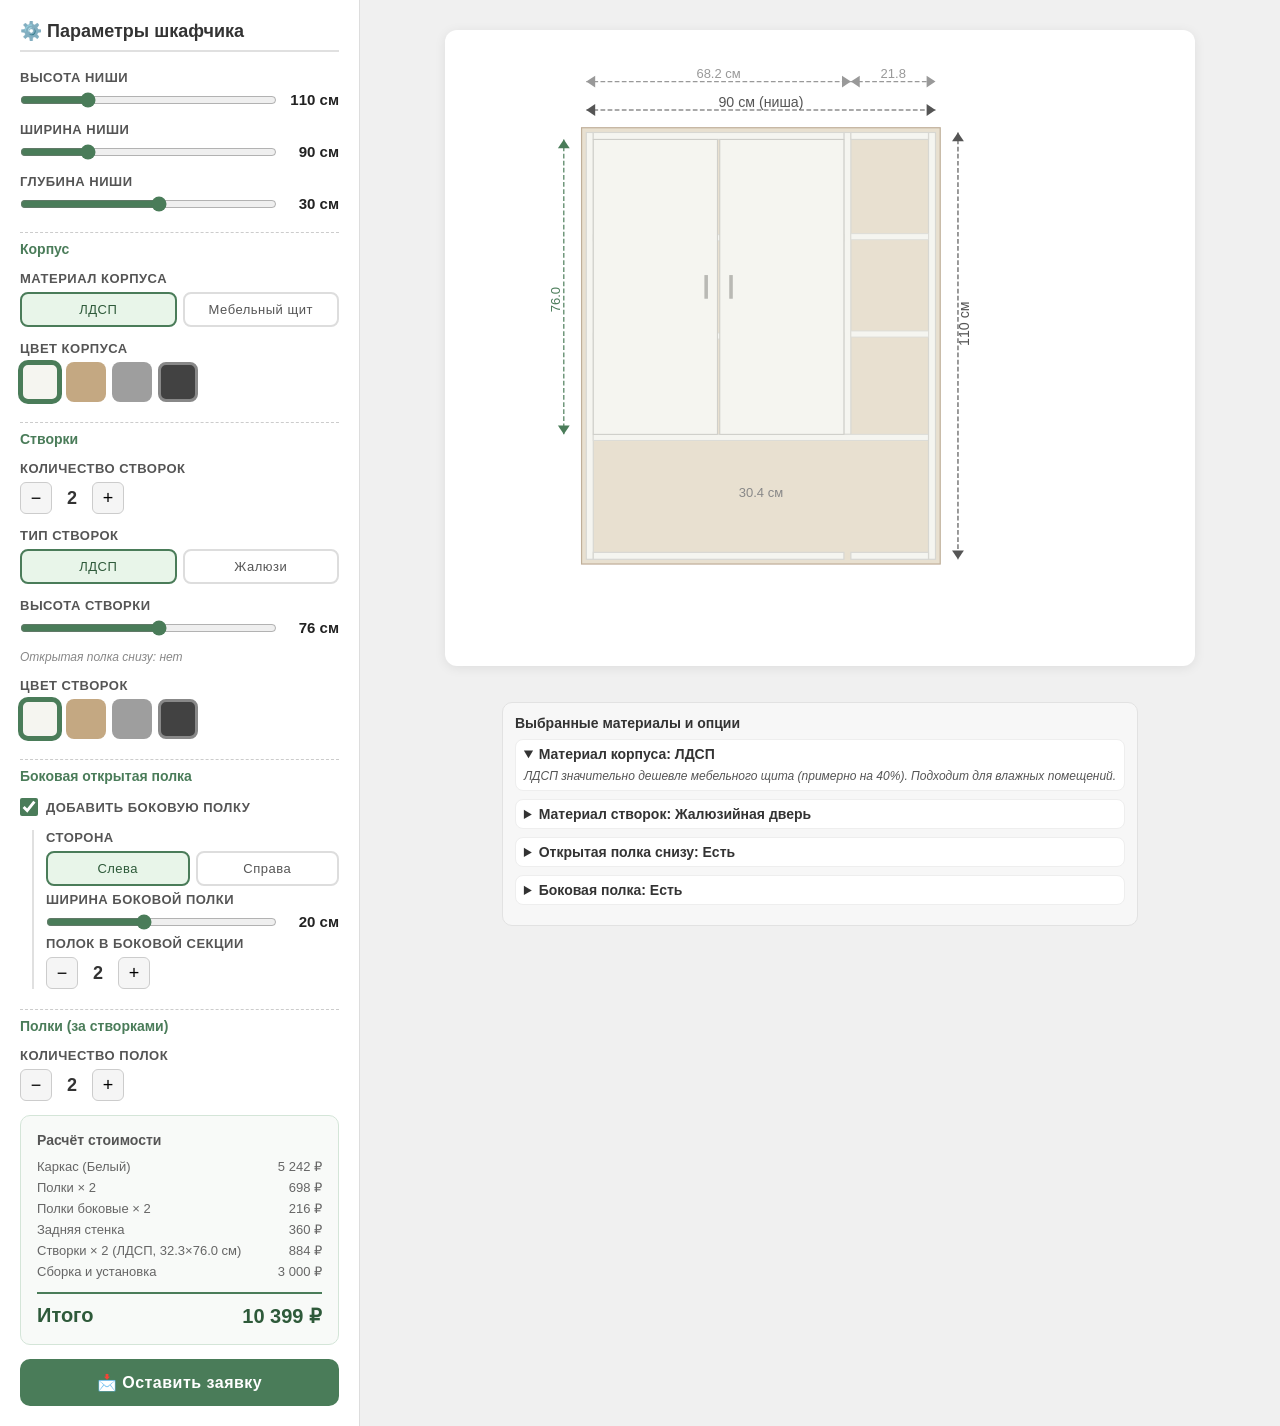
==== main3.html @ 39b1e338 "перенесены блоки Цвет" ====
<!DOCTYPE html>
  <html lang="ru">
  <head>
  <meta charset="UTF-8">
  <meta name="viewport" content="width=device-width, initial-scale=1.0">
  <title>Конфигуратор шкафчика в нишу</title>
  <link rel="stylesheet" href="style.css">
  </head>
  <body>

  <div class="app">
    <!-- ===== ПАНЕЛЬ УПРАВЛЕНИЯ ===== -->
    <div class="panel" id="panel">
      <h2>⚙️ Параметры шкафчика</h2>

      <!-- Высота -->
      <div class="control-group">
        <label>Высота ниши</label>
        <div class="slider-row">
          <input type="range" id="sliderHeight" min="90" max="170" value="110" step="1">
          <span class="slider-value" id="valHeight">110 см</span>
        </div>
      </div>

      <!-- Ширина -->
      <div class="control-group">
        <label>Ширина ниши</label>
        <div class="slider-row">
          <input type="range" id="sliderWidth" min="70" max="150" value="90" step="1">
          <span class="slider-value" id="valWidth">90 см</span>
        </div>
      </div>

      <!-- Глубина -->
      <div class="control-group">
        <label>Глубина ниши</label>
        <div class="slider-row">
          <input type="range" id="sliderDepth" min="18" max="40" value="30" step="1">
          <span class="slider-value" id="valDepth">30 см</span>
        </div>
      </div>

      <!-- === СЕКЦИЯ: корпус === -->
      <div class="section-title">Корпус</div>

      <div class="control-group">
        <label>Материал корпуса</label>
        <div class="radio-group">
          <input type="radio" name="bodyType" id="bodyLDSP" value="ldsp" checked>
          <label for="bodyLDSP">ЛДСП</label>
          <input type="radio" name="bodyType" id="bodyShield" value="shield">
          <label for="bodyShield">Мебельный щит</label>
        </div>
      </div>

      <div class="control-group" id="bodyColorGroup">
          <label>Цвет корпуса</label>
          <div class="color-palette" id="paletteBody"></div>
      </div>
      <!-- === СЕКЦИЯ: СТВОРКИ === -->
      <div class="section-title">Створки</div>

      <div class="control-group">
        <label>Количество створок</label>
        <div class="counter">
          <button id="doorsMin">−</button>
          <span class="counter-value" id="valDoors">2</span>
          <button id="doorsPlus">+</button>
        </div>
      </div>

      <div class="control-group">
        <label>Тип створок</label>
        <div class="radio-group">
          <input type="radio" name="doorType" id="doorLDSP" value="ldsp" checked>
          <label for="doorLDSP">ЛДСП</label>
          <input type="radio" name="doorType" id="doorJaluzi" value="jaluzi">
          <label for="doorJaluzi">Жалюзи</label>
        </div>
      </div>

      <div class="control-group">
      <label>Высота створки</label>
      <div class="slider-row">
          <input type="range" id="sliderDoorH" min="60" max="130" value="76" step="1">
          <span class="slider-value" id="valDoorH">76 см</span>
      </div>
      </div>

      <div class="info-text" id="infoDoorHeight">Открытая полка снизу: нет</div>

      <div class="control-group" id="doorColorGroup">
        <label>Цвет створок</label>
        <div class="color-palette" id="paletteDoor"></div>
      </div>
      <!-- === СЕКЦИЯ: БОКОВАЯ ПОЛКА === -->
      <div class="section-title">Боковая открытая полка</div>

      <div class="control-group">
        <label class="checkbox-row">
          <input type="checkbox" id="chkSideShelf" checked>
          Добавить боковую полку
        </label>
      </div>

      <div class="sub-group" id="sideShelfOptions">
        <div class="control-group">
          <label>Сторона</label>
          <div class="radio-group">
            <input type="radio" name="sideShelfSide" id="sideLeft" value="left" checked>
            <label for="sideLeft">Слева</label>
            <input type="radio" name="sideShelfSide" id="sideRight" value="right">
            <label for="sideRight">Справа</label>
          </div>
        </div>
        <div class="control-group">
          <label>Ширина боковой полки</label>
          <div class="slider-row">
            <input type="range" id="sliderSideShelfW" min="15" max="27" value="20" step="1">
            <span class="slider-value" id="valSideShelfW">20 см</span>
          </div>
        </div>
        <div class="control-group">
          <label>Полок в боковой секции</label>
          <div class="counter">
            <button id="sideShelvesMinus">−</button>
            <span class="counter-value" id="valSideShelves">2</span>
            <button id="sideShelvesPlus">+</button>
          </div>
        </div>
      </div>

      <!-- === СЕКЦИЯ: ПОЛКИ === -->
      <div class="section-title">Полки (за створками)</div>

      <div class="control-group">
        <label>Количество полок</label>
        <div class="counter">
          <button id="shelvesMin">−</button>
          <span class="counter-value" id="valShelves">2</span>
          <button id="shelvesPlus">+</button>
        </div>
      </div>

 

      <!-- Цена -->
      <div class="price-block" id="priceBlock"></div>

      <!-- Кнопка заявки -->
      <button class="btn-order" id="btnOrder">📩 Оставить заявку</button>
    </div>

    <!-- ===== ОБЛАСТЬ ВИЗУАЛИЗАЦИИ ===== -->
    <div class="viewport">
      <div class="svg-container" id="svgContainer">
        <svg id="cabinetSVG" viewBox="0 0 600 500" xmlns="http://www.w3.org/2000/svg"></svg>
      </div>
      <div class="info-panel" id="infoPanel">
    <div class="info-title">Выбранные материалы и опции</div>

    <details class="info-item" open>
      <summary>Материал корпуса: ЛДСП</summary>
      <div class="info-text">
        ЛДСП значительно дешевле мебельного щита (примерно на 40%). 
        Подходит для влажных помещений.
      </div>
    </details>

    <details class="info-item">
      <summary>Материал створок: Жалюзийная дверь</summary>
      <div class="info-text">
        Рекомендуется покрыть защитой. Створки можно покрыть после монтажа.
      </div>
    </details>

    <details class="info-item">
      <summary>Открытая полка снизу: Есть</summary>
      <div class="info-text">
        Удобно для хранения бытовой химии или корзин. 
        Высоту можно регулировать.
      </div>
    </details>

    <details class="info-item">
      <summary>Боковая полка: Есть</summary>
      <div class="info-text">
        Добавляет зону для хранения мелочей. 
        Можно выбрать сторону и количество полок.
      </div>
    </details>
  </div>
    </div>
  </div>

  <!-- ===== МОДАЛЬНОЕ ОКНО ЗАЯВКИ ===== -->
  <div class="modal-overlay" id="modalOverlay">
    <div class="modal">
      <h2>Оставить заявку</h2>
      <div class="form-group">
        <label>Ваше имя</label>
        <input type="text" id="inputName" placeholder="Имя">
      </div>
      <div class="form-group">
        <label>Телефон</label>
        <input type="tel" id="inputPhone" placeholder="+7 (___) ___-__-__">
      </div>
      <div class="form-group">
        <label>Комментарий</label>
        <textarea id="inputComment" placeholder="Пожелания, адрес, размеры ниши..."></textarea>
      </div>
      <div id="modalConfig" style="font-size:11px;color:#999;margin-top:8px;"></div>
      <div class="modal-buttons">
        <button class="btn-cancel" id="btnCancel">Отмена</button>
        <button class="btn-send" id="btnSend">Отправить</button>
      </div>
    </div>
  </div>


  <script src="config.js"></script>
  <script src="state.js"></script>
  <script src="render-svg.js"></script>
  <script src="price.js"></script>
  <script src="modal.js"></script>
  <script src="ui.js"></script>
  <script src="app.js"></script>
  </body>
  </html>
---- style.css ----
/* ===== RESET & BASE ===== */
*, *::before, *::after { box-sizing: border-box; margin: 0; padding: 0; }
body {
  font-family: -apple-system, BlinkMacSystemFont, 'Segoe UI', Roboto, sans-serif;
  background: #f0f0f0;
  color: #333;
  min-height: 100vh;
}

/* ===== LAYOUT ===== */
.app {
  display: flex;
  flex-direction: row;
  min-height: 100vh;
}

.panel {
  width: 360px;
  min-width: 360px;
  background: #fff;
  padding: 20px;
  overflow-y: auto;
  border-right: 1px solid #ddd;
  display: flex;
  flex-direction: column;
  gap: 14px;
}

.viewport {
  flex: 1;
  display: flex;
  flex-direction: column;
  align-items: center;
  justify-content: flex-start;
  padding: 30px 20px;
  gap: 20px;
}

/* ===== ПАНЕЛЬ: ЭЛЕМЕНТЫ ===== */
.panel h2 {
  font-size: 18px;
  border-bottom: 2px solid #e0e0e0;
  padding-bottom: 8px;
  margin-bottom: 4px;
}

.section-title {
  font-size: 14px;
  font-weight: 700;
  color: #4a7c59;
  margin-top: 6px;
  padding-top: 8px;
  border-top: 1px dashed #ccc;
}

.control-group {
  display: flex;
  flex-direction: column;
  gap: 6px;
}

.control-group label {
  font-size: 13px;
  font-weight: 600;
  color: #555;
  text-transform: uppercase;
  letter-spacing: 0.5px;
}

.slider-row {
  display: flex;
  align-items: center;
  gap: 10px;
}

.slider-row input[type="range"] {
  flex: 1;
  accent-color: #4a7c59;
}

.slider-value {
  min-width: 52px;
  text-align: right;
  font-weight: 700;
  font-size: 15px;
  color: #222;
}

.counter {
  display: flex;
  align-items: center;
  gap: 8px;
}

.counter button {
  width: 32px;
  height: 32px;
  border: 1px solid #ccc;
  background: #f5f5f5;
  border-radius: 6px;
  font-size: 18px;
  cursor: pointer;
  display: flex;
  align-items: center;
  justify-content: center;
  transition: background 0.15s;
}

.counter button:hover { background: #e0e0e0; }
.counter button:active { background: #d0d0d0; }

.counter .counter-value {
  font-size: 18px;
  font-weight: 700;
  min-width: 24px;
  text-align: center;
}

.radio-group {
  display: flex;
  gap: 6px;
  flex-wrap: wrap;
}

.radio-group label {
  flex: 1;
  min-width: 60px;
  text-transform: none;
  font-weight: 500;
  font-size: 13px;
  padding: 8px 10px;
  border: 2px solid #ddd;
  border-radius: 8px;
  text-align: center;
  cursor: pointer;
  transition: all 0.15s;
}

.radio-group input { display: none; }
.radio-group input:checked + label {
  border-color: #4a7c59;
  background: #e8f5e9;
  color: #2e5a3a;
}

.color-palette {
  display: flex;
  flex-wrap: wrap;
  gap: 6px;
}

.color-swatch {
  width: 40px;
  height: 40px;
  border-radius: 8px;
  border: 3px solid transparent;
  cursor: pointer;
  transition: all 0.15s;
  position: relative;
}

.color-swatch:hover { transform: scale(1.1); }
.color-swatch.active { border-color: #4a7c59; box-shadow: 0 0 0 2px #4a7c59; }

.color-swatch .tooltip {
  position: absolute;
  bottom: -22px;
  left: 50%;
  transform: translateX(-50%);
  font-size: 10px;
  white-space: nowrap;
  background: #333;
  color: #fff;
  padding: 2px 6px;
  border-radius: 3px;
  opacity: 0;
  pointer-events: none;
  transition: opacity 0.15s;
  z-index: 10;
}

.color-swatch:hover .tooltip { opacity: 1; }

.checkbox-row {
  display: flex;
  align-items: center;
  gap: 8px;
  cursor: pointer;
  font-size: 14px;
  font-weight: 500;
}

.checkbox-row input[type="checkbox"] {
  width: 18px;
  height: 18px;
  accent-color: #4a7c59;
  cursor: pointer;
}

.sub-group {
  margin-left: 12px;
  padding-left: 12px;
  border-left: 2px solid #e0e0e0;
  display: flex;
  flex-direction: column;
  gap: 6px;
}

.sub-group.hidden { display: none; }
.hidden { display: none !important; }

.info-text {
  font-size: 12px;
  color: #888;
  font-style: italic;
}

.disabled-section {
  opacity: 0.5;
  pointer-events: none;
}

/* ===== SELECT ===== */
.styled-select {
  padding: 8px 12px;
  border: 1px solid #ccc;
  border-radius: 8px;
  font-size: 14px;
  font-family: inherit;
  background: #fff;
  cursor: pointer;
  accent-color: #4a7c59;
}

.styled-select:focus {
  outline: 2px solid #4a7c59;
  border-color: #4a7c59;
}

.jaluzi-note {
  font-size: 12px;
  color: #4a7c59;
  font-style: italic;
  padding: 6px 10px;
  background: #e8f5e9;
  border-radius: 6px;
}

/* ===== ЦЕНА ===== */
.price-block {
  background: #f8faf8;
  border: 1px solid #d4e5d8;
  border-radius: 10px;
  padding: 16px;
}

.price-block h3 {
  font-size: 14px;
  color: #555;
  margin-bottom: 8px;
}

.price-line {
  display: flex;
  justify-content: space-between;
  font-size: 13px;
  padding: 3px 0;
  color: #666;
}

.price-total {
  display: flex;
  justify-content: space-between;
  font-size: 20px;
  font-weight: 800;
  color: #2e5a3a;
  margin-top: 10px;
  padding-top: 10px;
  border-top: 2px solid #4a7c59;
}

.btn-order {
  width: 100%;
  padding: 14px;
  font-size: 16px;
  font-weight: 700;
  color: #fff;
  background: #4a7c59;
  border: none;
  border-radius: 10px;
  cursor: pointer;
  transition: background 0.2s;
  letter-spacing: 0.5px;
}

.btn-order:hover { background: #3d6a4b; }
.btn-order:active { background: #2e5a3a; }

/* ===== SVG VIEWPORT ===== */
.svg-container {
  background: #fff;
  border-radius: 12px;
  box-shadow: 0 2px 12px rgba(0,0,0,0.08);
  padding: 20px;
  width: 100%;
  max-width: 750px;
}

.svg-container svg {
  width: 100%;
  height: auto;
}

/* ===== инфоблок ===== */

.info-panel {
  margin-top: 16px;
  padding: 12px;
  background: #f7f7f7;
  border-radius: 10px;
  border: 1px solid #e2e2e2;
  font-size: 14px;
}

.info-title {
  font-weight: 600;
  margin-bottom: 8px;
}

.info-item {
  margin-bottom: 8px;
  background: #fff;
  border-radius: 8px;
  padding: 6px 8px;
  border: 1px solid #eee;
}

.info-item summary {
  cursor: pointer;
  font-weight: 600;
}

.info-item .info-text {
  margin-top: 6px;
  color: #555;
  line-height: 1.35;
}

/* ===== МОДАЛЬНОЕ ОКНО ===== */
.modal-overlay {
  display: none;
  position: fixed;
  inset: 0;
  background: rgba(0,0,0,0.5);
  z-index: 1000;
  align-items: center;
  justify-content: center;
}

.modal-overlay.show { display: flex; }

.modal {
  background: #fff;
  border-radius: 14px;
  padding: 30px;
  width: 90%;
  max-width: 420px;
  box-shadow: 0 10px 40px rgba(0,0,0,0.2);
}

.modal h2 {
  margin-bottom: 16px;
  font-size: 20px;
}

.modal .form-group {
  margin-bottom: 14px;
  display: flex;
  flex-direction: column;
  gap: 4px;
}

.modal .form-group label {
  font-size: 13px;
  font-weight: 600;
  color: #555;
}

.modal .form-group input,
.modal .form-group textarea {
  padding: 10px 12px;
  border: 1px solid #ccc;
  border-radius: 8px;
  font-size: 15px;
  font-family: inherit;
}

.modal .form-group textarea {
  resize: vertical;
  min-height: 60px;
}

.modal-buttons {
  display: flex;
  gap: 10px;
  margin-top: 18px;
}

.modal-buttons button {
  flex: 1;
  padding: 12px;
  border-radius: 8px;
  font-size: 15px;
  font-weight: 600;
  cursor: pointer;
  border: none;
}

.btn-send {
  background: #4a7c59;
  color: #fff;
}

.btn-send:hover { background: #3d6a4b; }

.btn-cancel {
  background: #e0e0e0;
  color: #333;
}

.btn-cancel:hover { background: #d0d0d0; }

/* ===== RESPONSIVE ===== */
@media (max-width: 800px) {
  .app {
    flex-direction: column;
  }

  .panel {
    width: 100%;
    min-width: unset;
    border-right: none;
    border-bottom: 1px solid #ddd;
    order: 2;
  }

  .viewport {
    order: 1;
    padding: 16px 12px;
  }
}
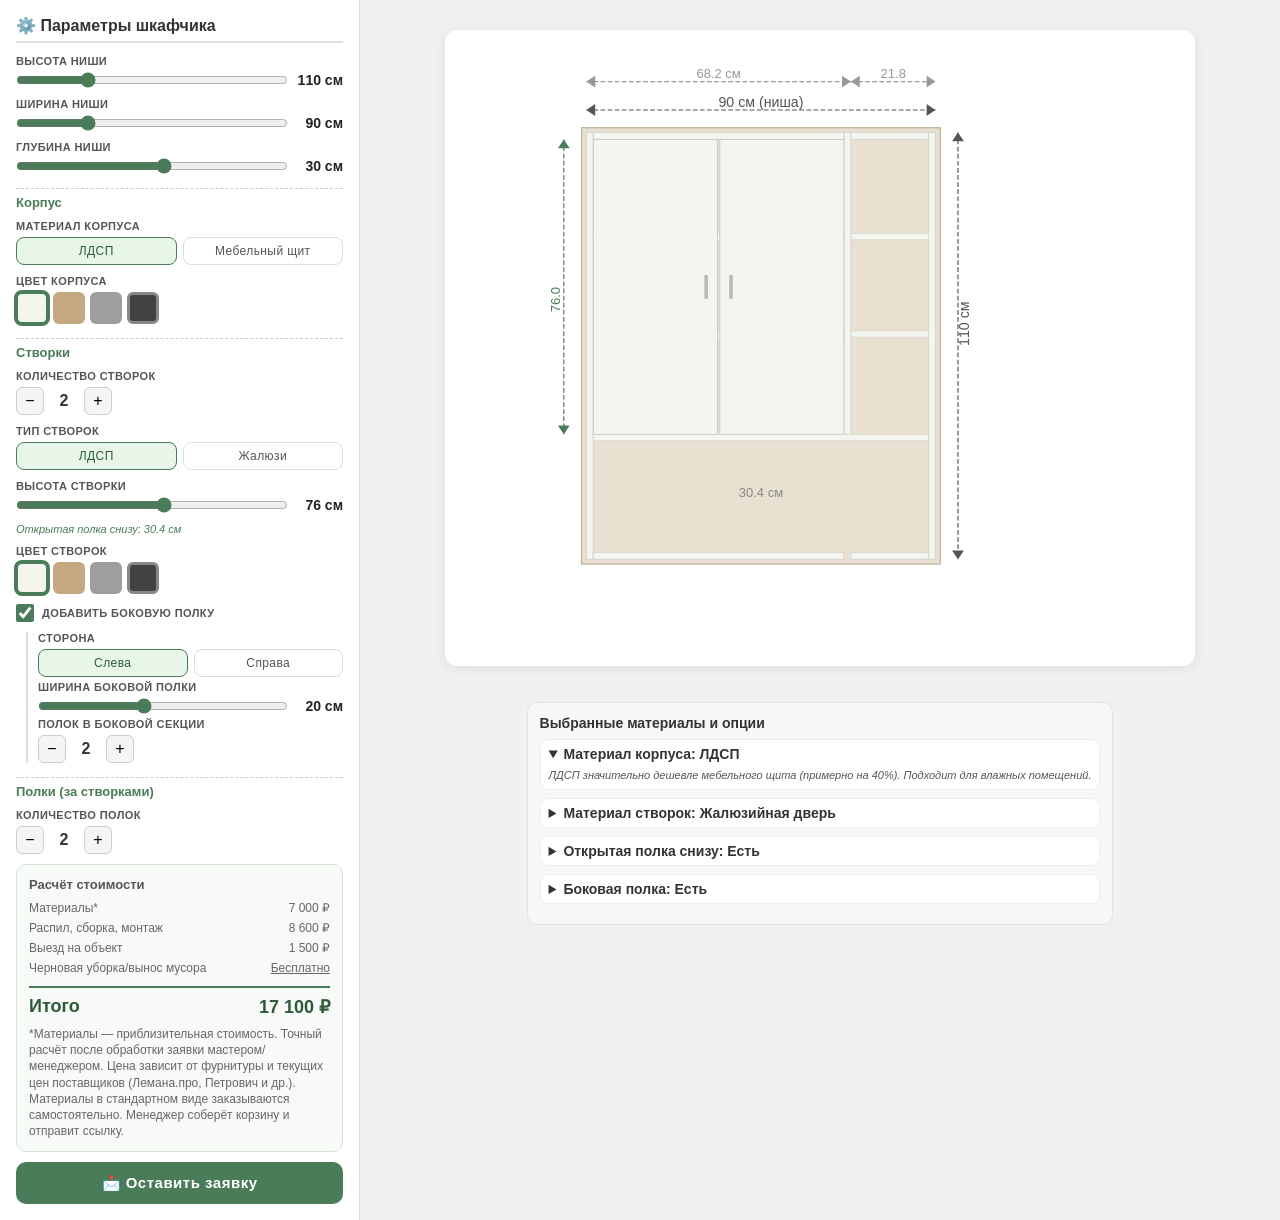
==== commit 39073d45: "несколько удачных изменений" ====
--- a/main3.html
+++ b/main3.html
@@ -93,9 +93,7 @@
         <label>Цвет створок</label>
         <div class="color-palette" id="paletteDoor"></div>
       </div>
-      <!-- === СЕКЦИЯ: БОКОВАЯ ПОЛКА === -->
-      <div class="section-title">Боковая открытая полка</div>
-
+      
       <div class="control-group">
         <label class="checkbox-row">
           <input type="checkbox" id="chkSideShelf" checked>
--- a/style.css
+++ b/style.css
@@ -34,6 +34,13 @@
   justify-content: flex-start;
   padding: 30px 20px;
   gap: 20px;
+}
+
+.price-note {
+  margin-top: 8px;
+  font-size: 12px;
+  color: #666;
+  line-height: 1.35;
 }
 
 /* ===== ПАНЕЛЬ: ЭЛЕМЕНТЫ ===== */
@@ -311,7 +318,7 @@
   height: auto;
 }
 
-/* ===== инфоблок ===== */
+/* ===== МОДАЛЬНОЕ ОКНО ===== */
 
 .info-panel {
   margin-top: 16px;
@@ -430,6 +437,41 @@
 
 .btn-cancel:hover { background: #d0d0d0; }
 
+
+/* ===== COMPACT PANEL ===== */
+.panel { padding: 16px; gap: 10px; }
+
+.panel h2 { font-size: 16px; padding-bottom: 6px; margin-bottom: 2px; }
+
+.section-title { font-size: 13px; margin-top: 4px; padding-top: 6px; }
+
+.control-group { gap: 5px; }
+.control-group label { font-size: 11px; letter-spacing: 0.4px; }
+
+.slider-row { gap: 9px; }
+.slider-value { font-size: 14px; min-width: 46px; }
+
+.counter button { width: 28px; height: 28px; font-size: 16px; }
+.counter .counter-value { font-size: 16px; }
+
+.radio-group label { font-size: 12px; padding: 6px 8px; border-width: 1px; }
+
+.color-palette { gap: 5px; }
+.color-swatch { width: 32px; height: 32px; border-radius: 6px; border-width: 2px; }
+
+.checkbox-row { font-size: 13px; }
+.checkbox-row input { width: 16px; height: 16px; }
+
+.sub-group { margin-left: 10px; padding-left: 10px; gap: 4px; }
+
+.info-text, .jaluzi-note { font-size: 11px; }
+
+.price-block { padding: 12px; }
+.price-block h3 { font-size: 13px; margin-bottom: 6px; }
+.price-line { font-size: 12px; }
+.price-total { font-size: 18px; margin-top: 8px; padding-top: 8px; }
+
+.btn-order { padding: 12px; font-size: 15px; }
 /* ===== RESPONSIVE ===== */
 @media (max-width: 800px) {
   .app {
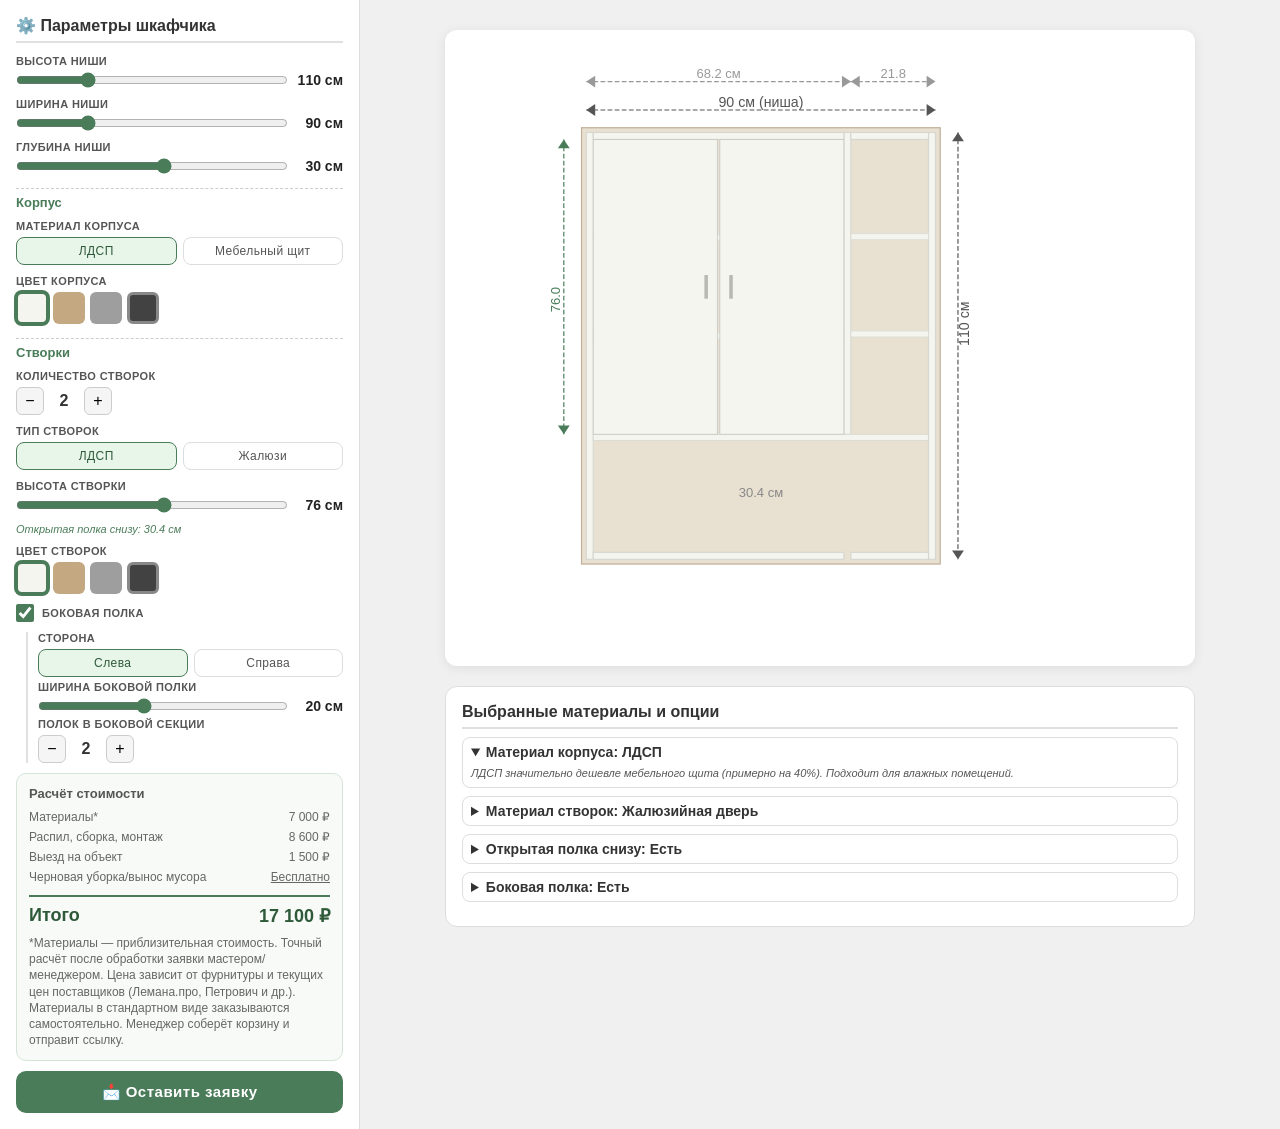
==== commit 3139b22f: "подправленые стили" ====
--- a/main3.html
+++ b/main3.html
@@ -97,7 +97,7 @@
       <div class="control-group">
         <label class="checkbox-row">
           <input type="checkbox" id="chkSideShelf" checked>
-          Добавить боковую полку
+          Боковая полка
         </label>
       </div>
 
@@ -128,19 +128,7 @@
         </div>
       </div>
 
-      <!-- === СЕКЦИЯ: ПОЛКИ === -->
-      <div class="section-title">Полки (за створками)</div>
-
-      <div class="control-group">
-        <label>Количество полок</label>
-        <div class="counter">
-          <button id="shelvesMin">−</button>
-          <span class="counter-value" id="valShelves">2</span>
-          <button id="shelvesPlus">+</button>
-        </div>
-      </div>
-
- 
+
 
       <!-- Цена -->
       <div class="price-block" id="priceBlock"></div>
--- a/style.css
+++ b/style.css
@@ -490,4 +490,28 @@
     order: 1;
     padding: 16px 12px;
   }
+}
+
+/* ===== INFO PANEL — стиль как у панели ===== */
+.info-panel {
+  margin-top: 0;
+  padding: 16px;
+  background: #fff;
+  border: 1px solid #ddd;
+  border-radius: 12px;
+  font-size: 14px;
+  width: 100%;
+  max-width: 750px;
+}
+
+/* подровнять элементы внутри */
+.info-title { font-size: 16px; border-bottom: 2px solid #e0e0e0; padding-bottom: 6px; margin-bottom: 8px; }
+.info-item { border: 1px solid #ddd; }
+
+/* ===== MOBILE ORDER ===== */
+@media (max-width: 800px) {
+  .viewport { display: contents; }
+  .svg-container { order: 1; }
+  .panel { order: 2; }
+  .info-panel { order: 3; }
 }
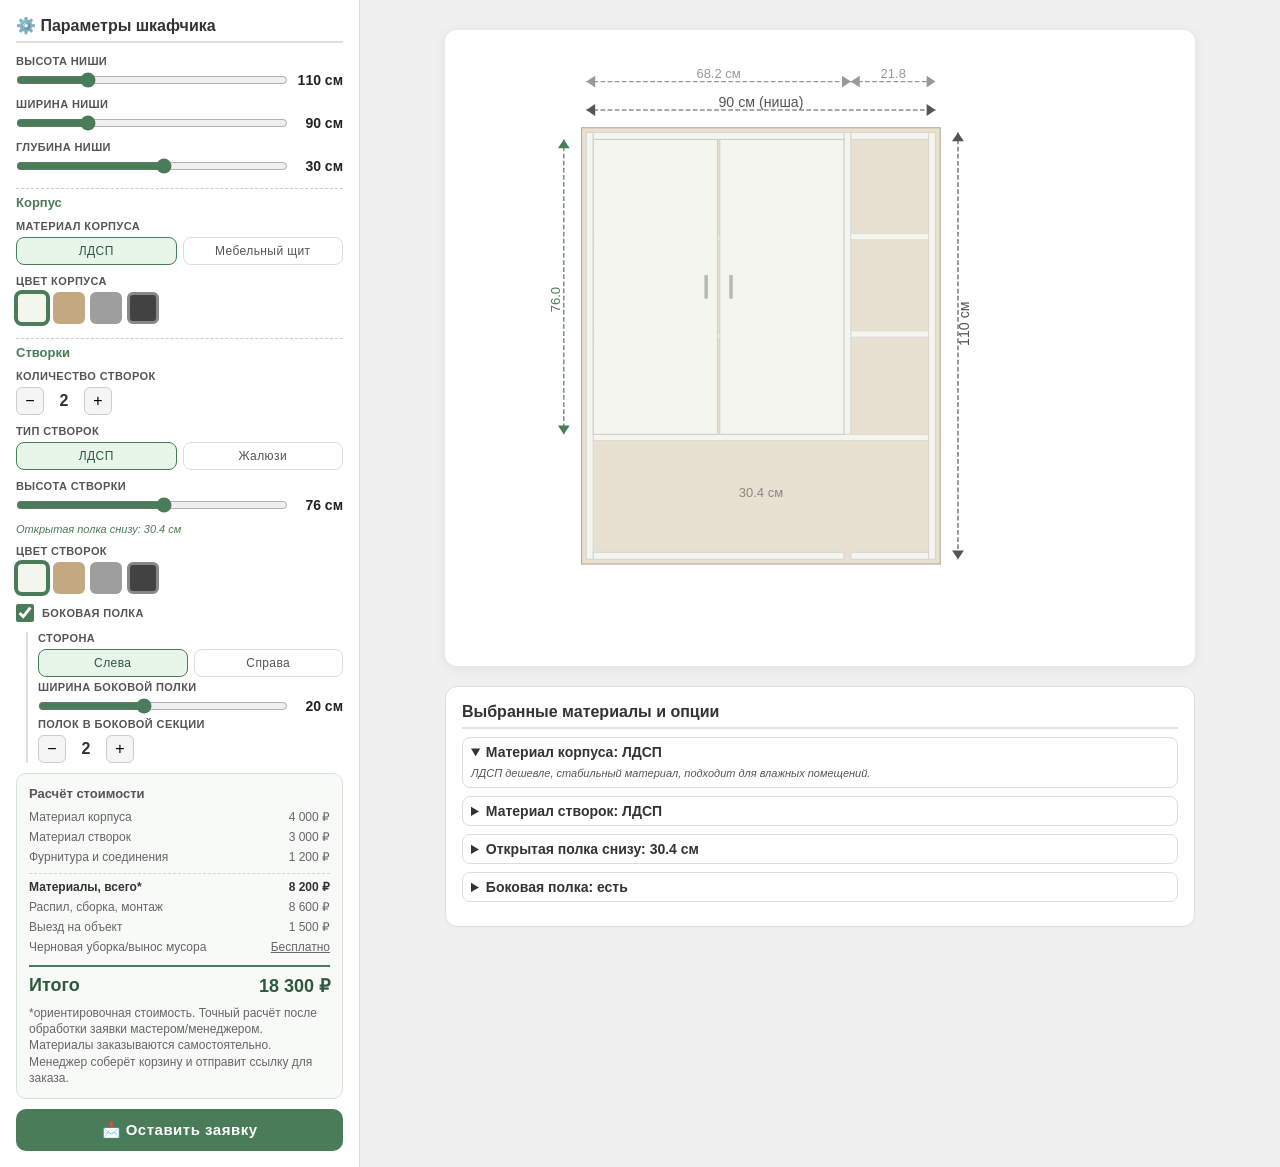
==== commit fb6cc945: "изменена логика обсчета стоимости" ====
--- a/main3.html
+++ b/main3.html
@@ -142,40 +142,7 @@
       <div class="svg-container" id="svgContainer">
         <svg id="cabinetSVG" viewBox="0 0 600 500" xmlns="http://www.w3.org/2000/svg"></svg>
       </div>
-      <div class="info-panel" id="infoPanel">
-    <div class="info-title">Выбранные материалы и опции</div>
-
-    <details class="info-item" open>
-      <summary>Материал корпуса: ЛДСП</summary>
-      <div class="info-text">
-        ЛДСП значительно дешевле мебельного щита (примерно на 40%). 
-        Подходит для влажных помещений.
-      </div>
-    </details>
-
-    <details class="info-item">
-      <summary>Материал створок: Жалюзийная дверь</summary>
-      <div class="info-text">
-        Рекомендуется покрыть защитой. Створки можно покрыть после монтажа.
-      </div>
-    </details>
-
-    <details class="info-item">
-      <summary>Открытая полка снизу: Есть</summary>
-      <div class="info-text">
-        Удобно для хранения бытовой химии или корзин. 
-        Высоту можно регулировать.
-      </div>
-    </details>
-
-    <details class="info-item">
-      <summary>Боковая полка: Есть</summary>
-      <div class="info-text">
-        Добавляет зону для хранения мелочей. 
-        Можно выбрать сторону и количество полок.
-      </div>
-    </details>
-  </div>
+      <div class="info-panel" id="infoPanel"></div>
     </div>
   </div>
 
--- a/style.css
+++ b/style.css
@@ -299,6 +299,20 @@
   transition: background 0.2s;
   letter-spacing: 0.5px;
 }
+.price-subtitle {
+  font-size: 14px;
+  color: #555;
+  margin: 8px 0 6px;
+  font-weight: 600;
+}
+
+.price-subtotal {
+  margin-top: 6px;
+  padding-top: 6px;
+  border-top: 1px dashed #cbdacb;
+  font-weight: 700;
+  color: #333;
+}
 
 .btn-order:hover { background: #3d6a4b; }
 .btn-order:active { background: #2e5a3a; }
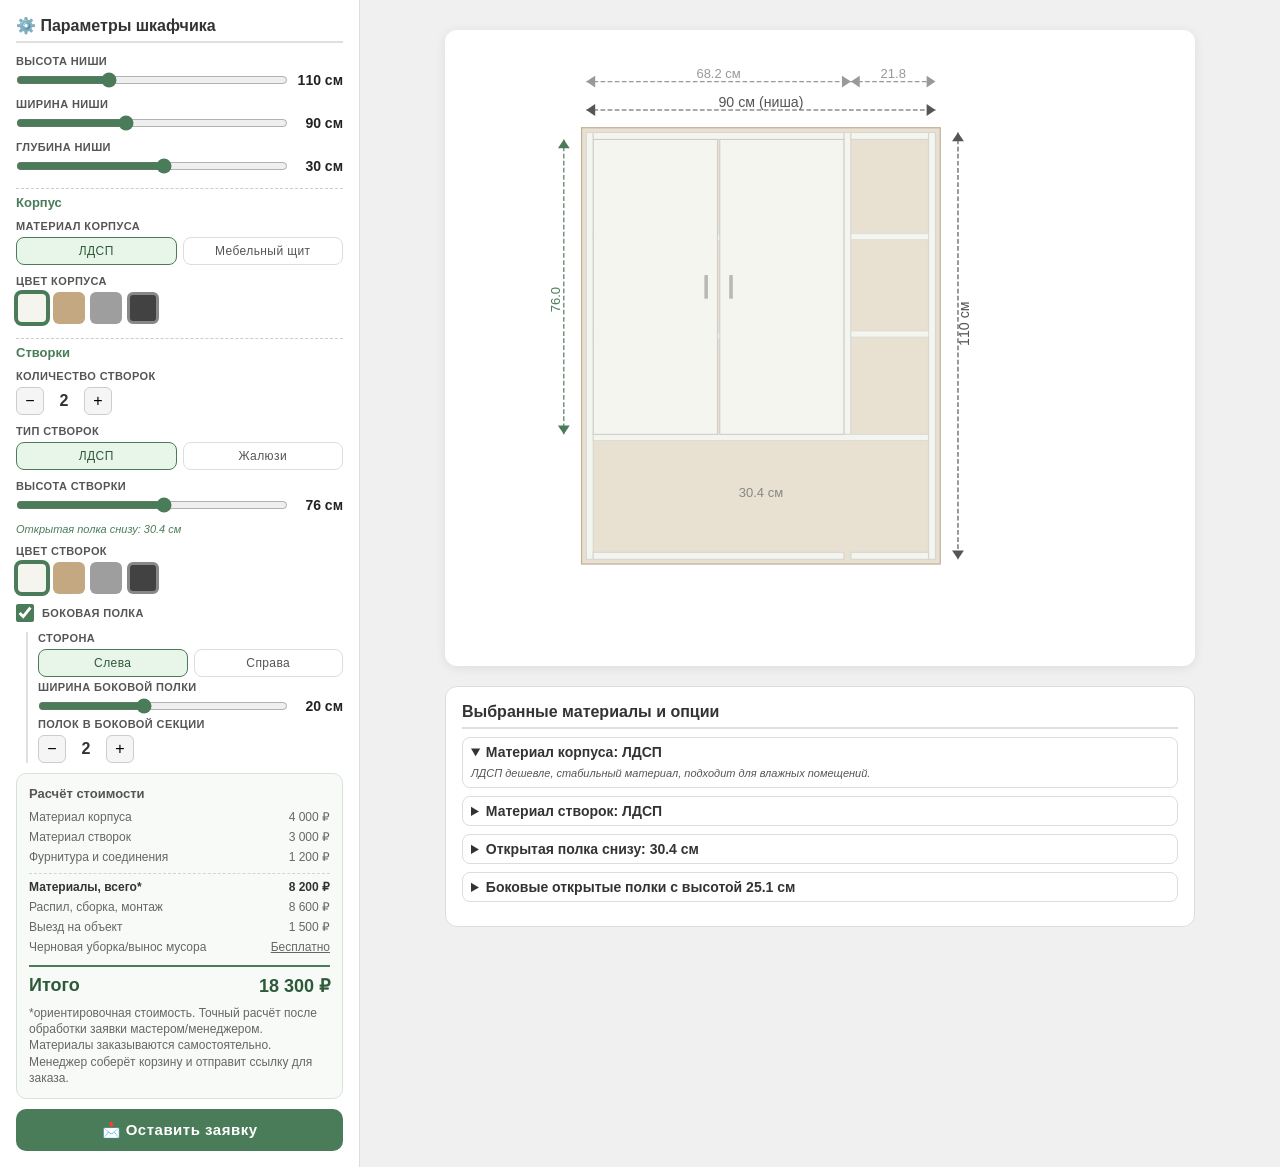
==== commit e2c1d0ca: "изменена логика обсчета стоимости" ====
--- a/main3.html
+++ b/main3.html
@@ -17,7 +17,7 @@
       <div class="control-group">
         <label>Высота ниши</label>
         <div class="slider-row">
-          <input type="range" id="sliderHeight" min="90" max="170" value="110" step="1">
+          <input type="range" id="sliderHeight" min="80" max="170" value="110" step="1">
           <span class="slider-value" id="valHeight">110 см</span>
         </div>
       </div>
@@ -26,7 +26,7 @@
       <div class="control-group">
         <label>Ширина ниши</label>
         <div class="slider-row">
-          <input type="range" id="sliderWidth" min="70" max="150" value="90" step="1">
+          <input type="range" id="sliderWidth" min="50" max="150" value="90" step="1">
           <span class="slider-value" id="valWidth">90 см</span>
         </div>
       </div>
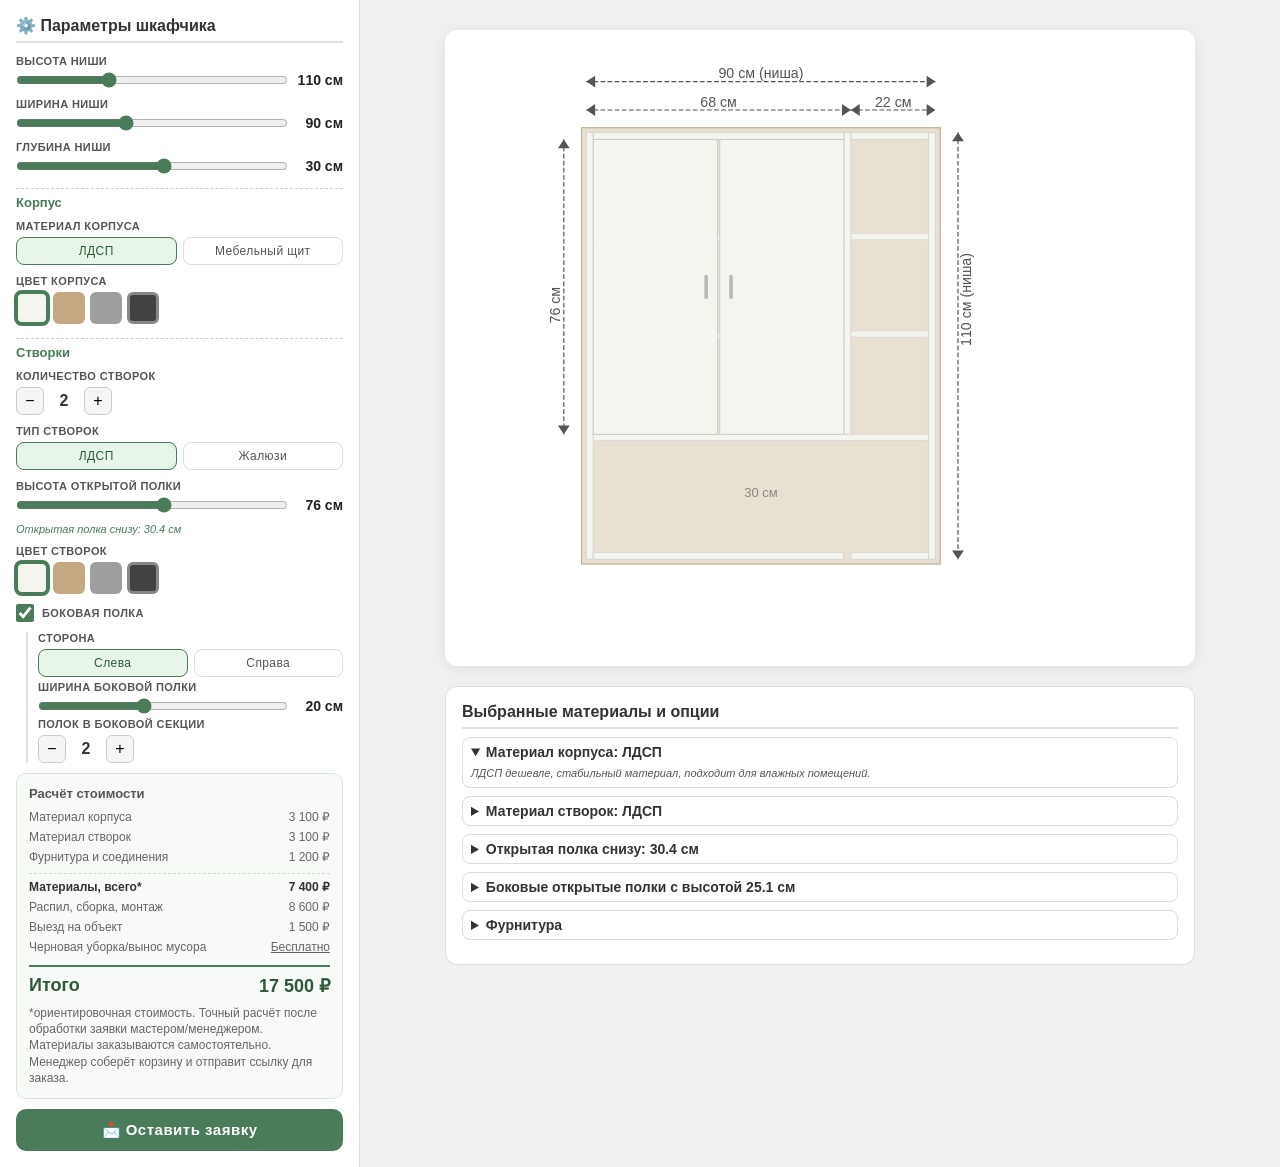
==== commit 79e31744: "подправлены разменые линии и округление" ====
--- a/main3.html
+++ b/main3.html
@@ -80,14 +80,14 @@
       </div>
 
       <div class="control-group">
-      <label>Высота створки</label>
+      <label>Высота открытой полки</label>
       <div class="slider-row">
           <input type="range" id="sliderDoorH" min="60" max="130" value="76" step="1">
           <span class="slider-value" id="valDoorH">76 см</span>
       </div>
       </div>
 
-      <div class="info-text" id="infoDoorHeight">Открытая полка снизу: нет</div>
+      <div class="info-text" id="infoDoorHeight">Высота створки: 76 см</div>
 
       <div class="control-group" id="doorColorGroup">
         <label>Цвет створок</label>
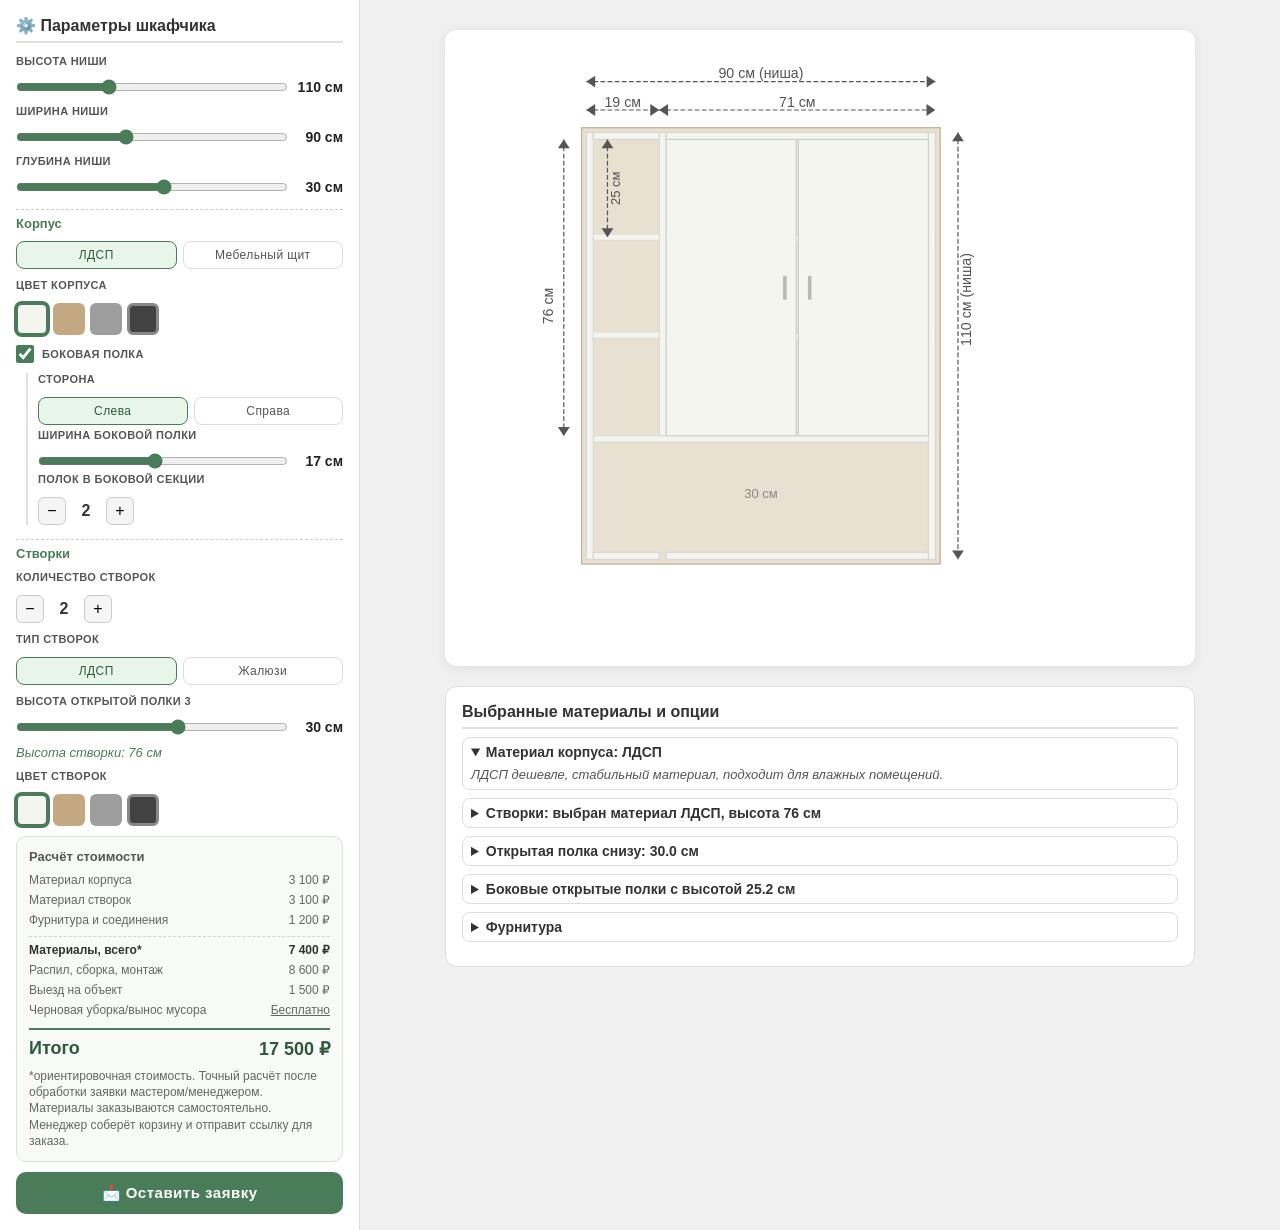
==== commit dd7f5027: "нормальная версия готова" ====
--- a/main3.html
+++ b/main3.html
@@ -44,7 +44,7 @@
       <div class="section-title">Корпус</div>
 
       <div class="control-group">
-        <label>Материал корпуса</label>
+        
         <div class="radio-group">
           <input type="radio" name="bodyType" id="bodyLDSP" value="ldsp" checked>
           <label for="bodyLDSP">ЛДСП</label>
@@ -57,6 +57,42 @@
           <label>Цвет корпуса</label>
           <div class="color-palette" id="paletteBody"></div>
       </div>
+
+
+            <div class="control-group">
+        <label class="checkbox-row">
+          <input type="checkbox" id="chkSideShelf" checked>
+          Боковая полка
+        </label>
+      </div>
+
+      <div class="sub-group" id="sideShelfOptions">
+        <div class="control-group">
+          <label>Сторона</label>
+          <div class="radio-group">
+            <input type="radio" name="sideShelfSide" id="sideLeft" value="left" checked>
+            <label for="sideLeft">Слева</label>
+            <input type="radio" name="sideShelfSide" id="sideRight" value="right">
+            <label for="sideRight">Справа</label>
+          </div>
+        </div>
+        <div class="control-group">
+          <label>Ширина боковой полки</label>
+          <div class="slider-row">
+            <input type="range" id="sliderSideShelfW" min="12" max="27" value="19" step="1">
+            <span class="slider-value" id="valSideShelfW">17 см</span>
+          </div>
+        </div>
+        <div class="control-group">
+          <label>Полок в боковой секции</label>
+          <div class="counter">
+            <button id="sideShelvesMinus">−</button>
+            <span class="counter-value" id="valSideShelves">2</span>
+            <button id="sideShelvesPlus">+</button>
+          </div>
+        </div>
+      </div>
+
       <!-- === СЕКЦИЯ: СТВОРКИ === -->
       <div class="section-title">Створки</div>
 
@@ -80,53 +116,21 @@
       </div>
 
       <div class="control-group">
-      <label>Высота открытой полки</label>
-      <div class="slider-row">
-          <input type="range" id="sliderDoorH" min="60" max="130" value="76" step="1">
-          <span class="slider-value" id="valDoorH">76 см</span>
-      </div>
+        <label>Высота открытой полки 3</label>
+        <div class="slider-row">
+        <input type="range" id="sliderDoorH" min="0" max="50" value="30" step="1">
+        <span class="slider-value" id="valDoorH">30 см</span>
+        </div>
       </div>
 
-      <div class="info-text" id="infoDoorHeight">Высота створки: 76 см</div>
+     <div class="info-text" id="infoDoorHeight">Высота створки: 76 см</div>
 
       <div class="control-group" id="doorColorGroup">
         <label>Цвет створок</label>
         <div class="color-palette" id="paletteDoor"></div>
       </div>
       
-      <div class="control-group">
-        <label class="checkbox-row">
-          <input type="checkbox" id="chkSideShelf" checked>
-          Боковая полка
-        </label>
-      </div>
 
-      <div class="sub-group" id="sideShelfOptions">
-        <div class="control-group">
-          <label>Сторона</label>
-          <div class="radio-group">
-            <input type="radio" name="sideShelfSide" id="sideLeft" value="left" checked>
-            <label for="sideLeft">Слева</label>
-            <input type="radio" name="sideShelfSide" id="sideRight" value="right">
-            <label for="sideRight">Справа</label>
-          </div>
-        </div>
-        <div class="control-group">
-          <label>Ширина боковой полки</label>
-          <div class="slider-row">
-            <input type="range" id="sliderSideShelfW" min="15" max="27" value="20" step="1">
-            <span class="slider-value" id="valSideShelfW">20 см</span>
-          </div>
-        </div>
-        <div class="control-group">
-          <label>Полок в боковой секции</label>
-          <div class="counter">
-            <button id="sideShelvesMinus">−</button>
-            <span class="counter-value" id="valSideShelves">2</span>
-            <button id="sideShelvesPlus">+</button>
-          </div>
-        </div>
-      </div>
 
 
 
--- a/style.css
+++ b/style.css
@@ -63,7 +63,7 @@
 .control-group {
   display: flex;
   flex-direction: column;
-  gap: 6px;
+  gap: 7px;
 }
 
 .control-group label {
@@ -459,7 +459,7 @@
 
 .section-title { font-size: 13px; margin-top: 4px; padding-top: 6px; }
 
-.control-group { gap: 5px; }
+.control-group { gap: 12px; }
 .control-group label { font-size: 11px; letter-spacing: 0.4px; }
 
 .slider-row { gap: 9px; }
@@ -478,7 +478,7 @@
 
 .sub-group { margin-left: 10px; padding-left: 10px; gap: 4px; }
 
-.info-text, .jaluzi-note { font-size: 11px; }
+.info-text, .jaluzi-note { font-size: 13px; }
 
 .price-block { padding: 12px; }
 .price-block h3 { font-size: 13px; margin-bottom: 6px; }
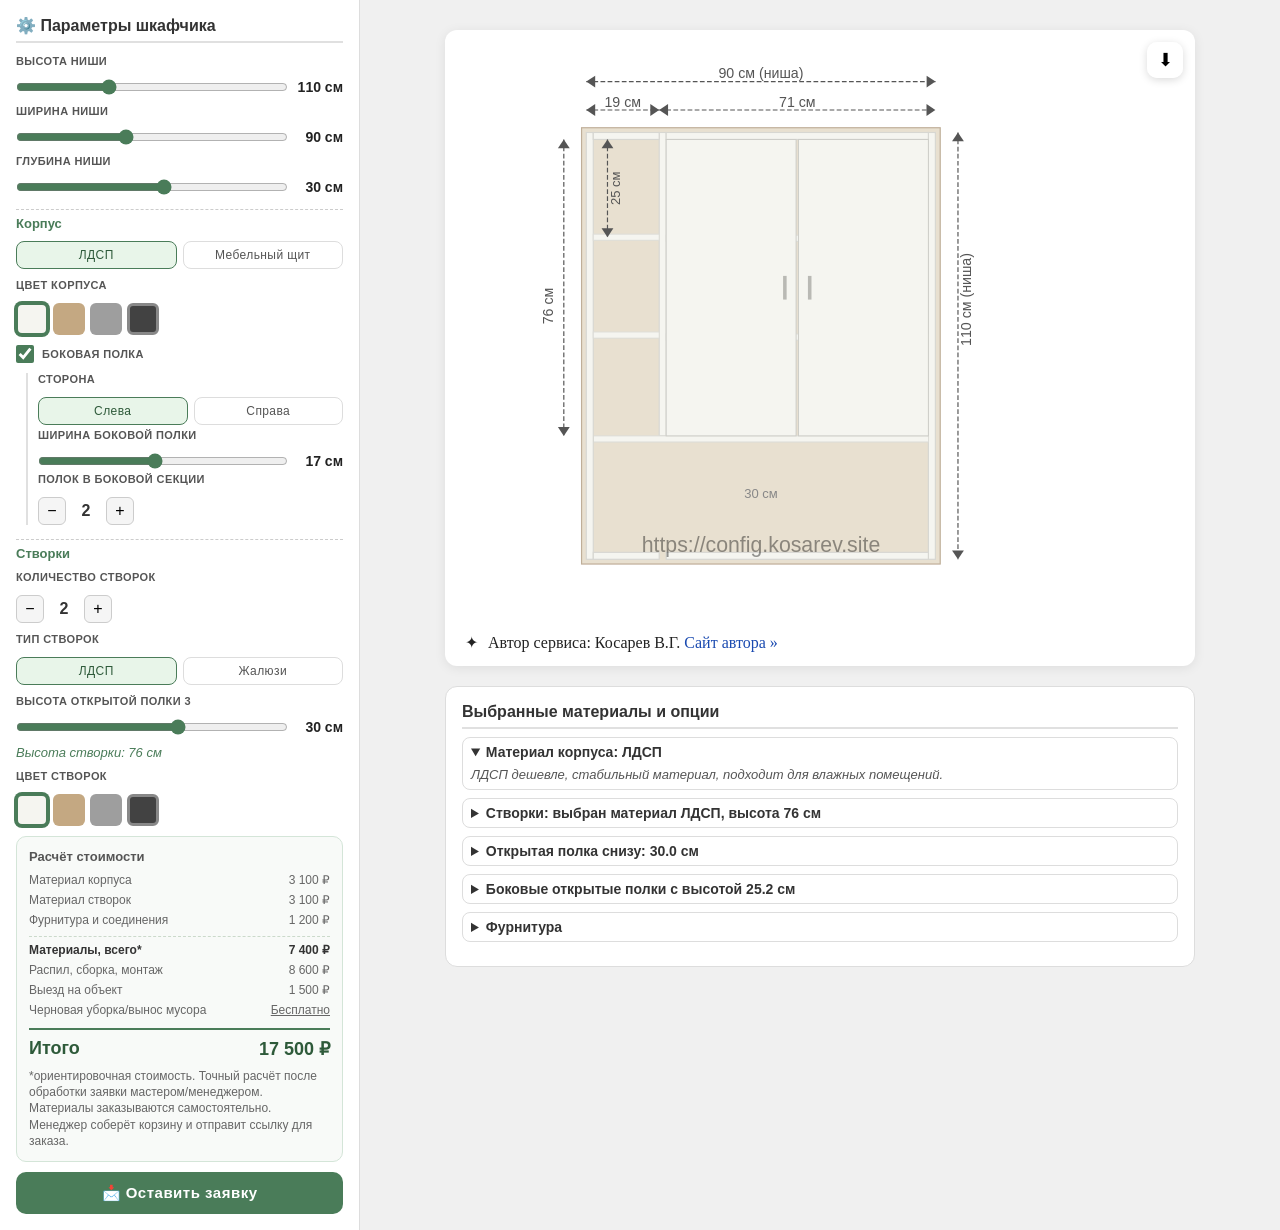
==== commit 64d64458: "добавил загрузку картинки" ====
--- a/main3.html
+++ b/main3.html
@@ -143,9 +143,19 @@
 
     <!-- ===== ОБЛАСТЬ ВИЗУАЛИЗАЦИИ ===== -->
     <div class="viewport">
-      <div class="svg-container" id="svgContainer">
+     <div class="svg-container" id="svgContainer">
         <svg id="cabinetSVG" viewBox="0 0 600 500" xmlns="http://www.w3.org/2000/svg"></svg>
-      </div>
+
+            <button class="svg-download" id="btnDownload" title="Загрузить изображение">
+                ⬇
+            </button>
+
+        <div class="svg-author">
+            <span class="author-icon">✦</span>
+            Автор сервиса: Косарев В.Г.
+            <a href="https://kosarev.site" target="_blank">Сайт автора »</a>
+        </div>
+</div>
       <div class="info-panel" id="infoPanel"></div>
     </div>
   </div>
--- a/style.css
+++ b/style.css
@@ -332,6 +332,26 @@
   height: auto;
 }
 
+.svg-container { position: relative; }
+
+.svg-download{
+  position:absolute; right:12px; top:12px;
+  width:36px; height:36px; border-radius:10px;
+  border:none; background:#ffffffcc;
+  box-shadow:0 2px 8px rgba(0,0,0,.15);
+  cursor:pointer; font-size:18px;
+}
+
+.svg-author{
+  position:absolute; left:10px; bottom:10px;
+  font-family:'Caveat', cursive;
+  font-size:16px; color:#222;
+  background:#ffffffcc; padding:4px 10px;
+  border-radius:8px;
+}
+.svg-author a{ color:#1a4ab0; text-decoration:none; }
+.author-icon{ margin-right:6px; }
+
 /* ===== МОДАЛЬНОЕ ОКНО ===== */
 
 .info-panel {
@@ -522,6 +542,8 @@
 .info-title { font-size: 16px; border-bottom: 2px solid #e0e0e0; padding-bottom: 6px; margin-bottom: 8px; }
 .info-item { border: 1px solid #ddd; }
 
+
+
 /* ===== MOBILE ORDER ===== */
 @media (max-width: 800px) {
   .viewport { display: contents; }
